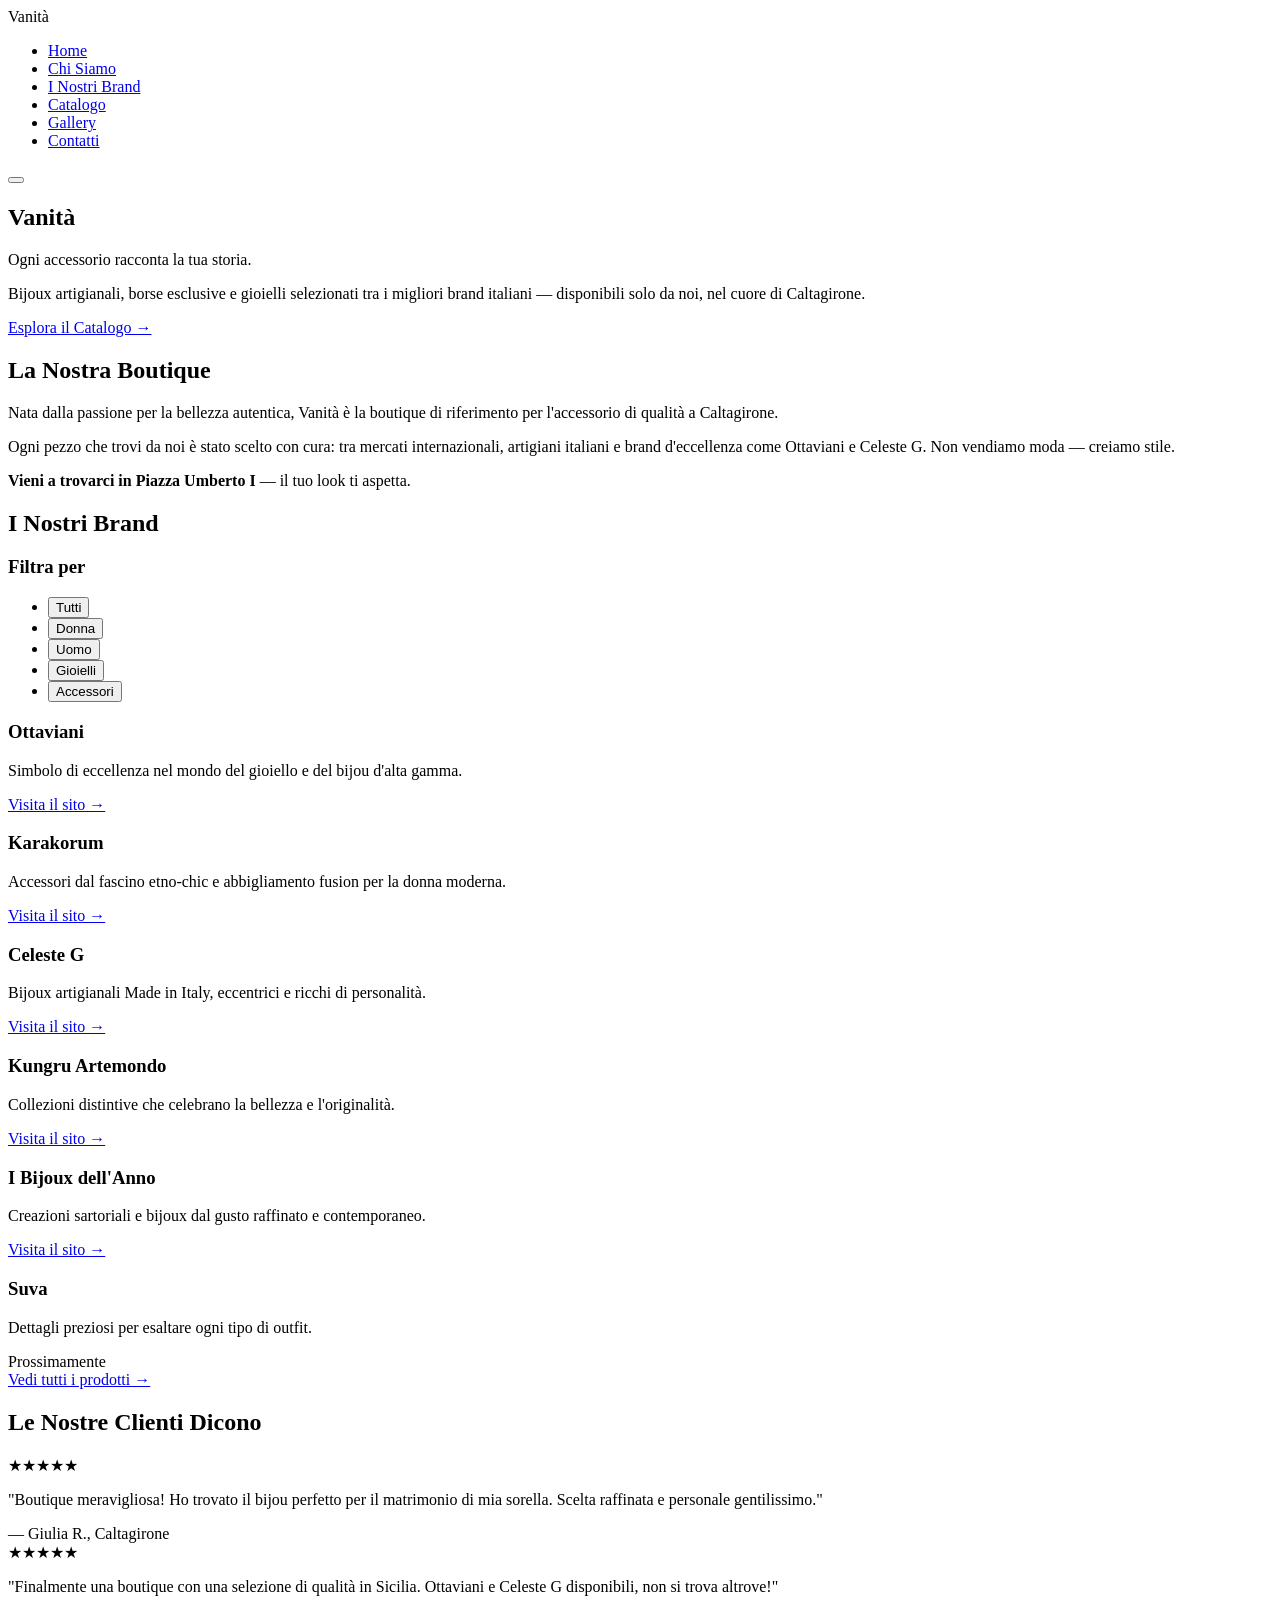
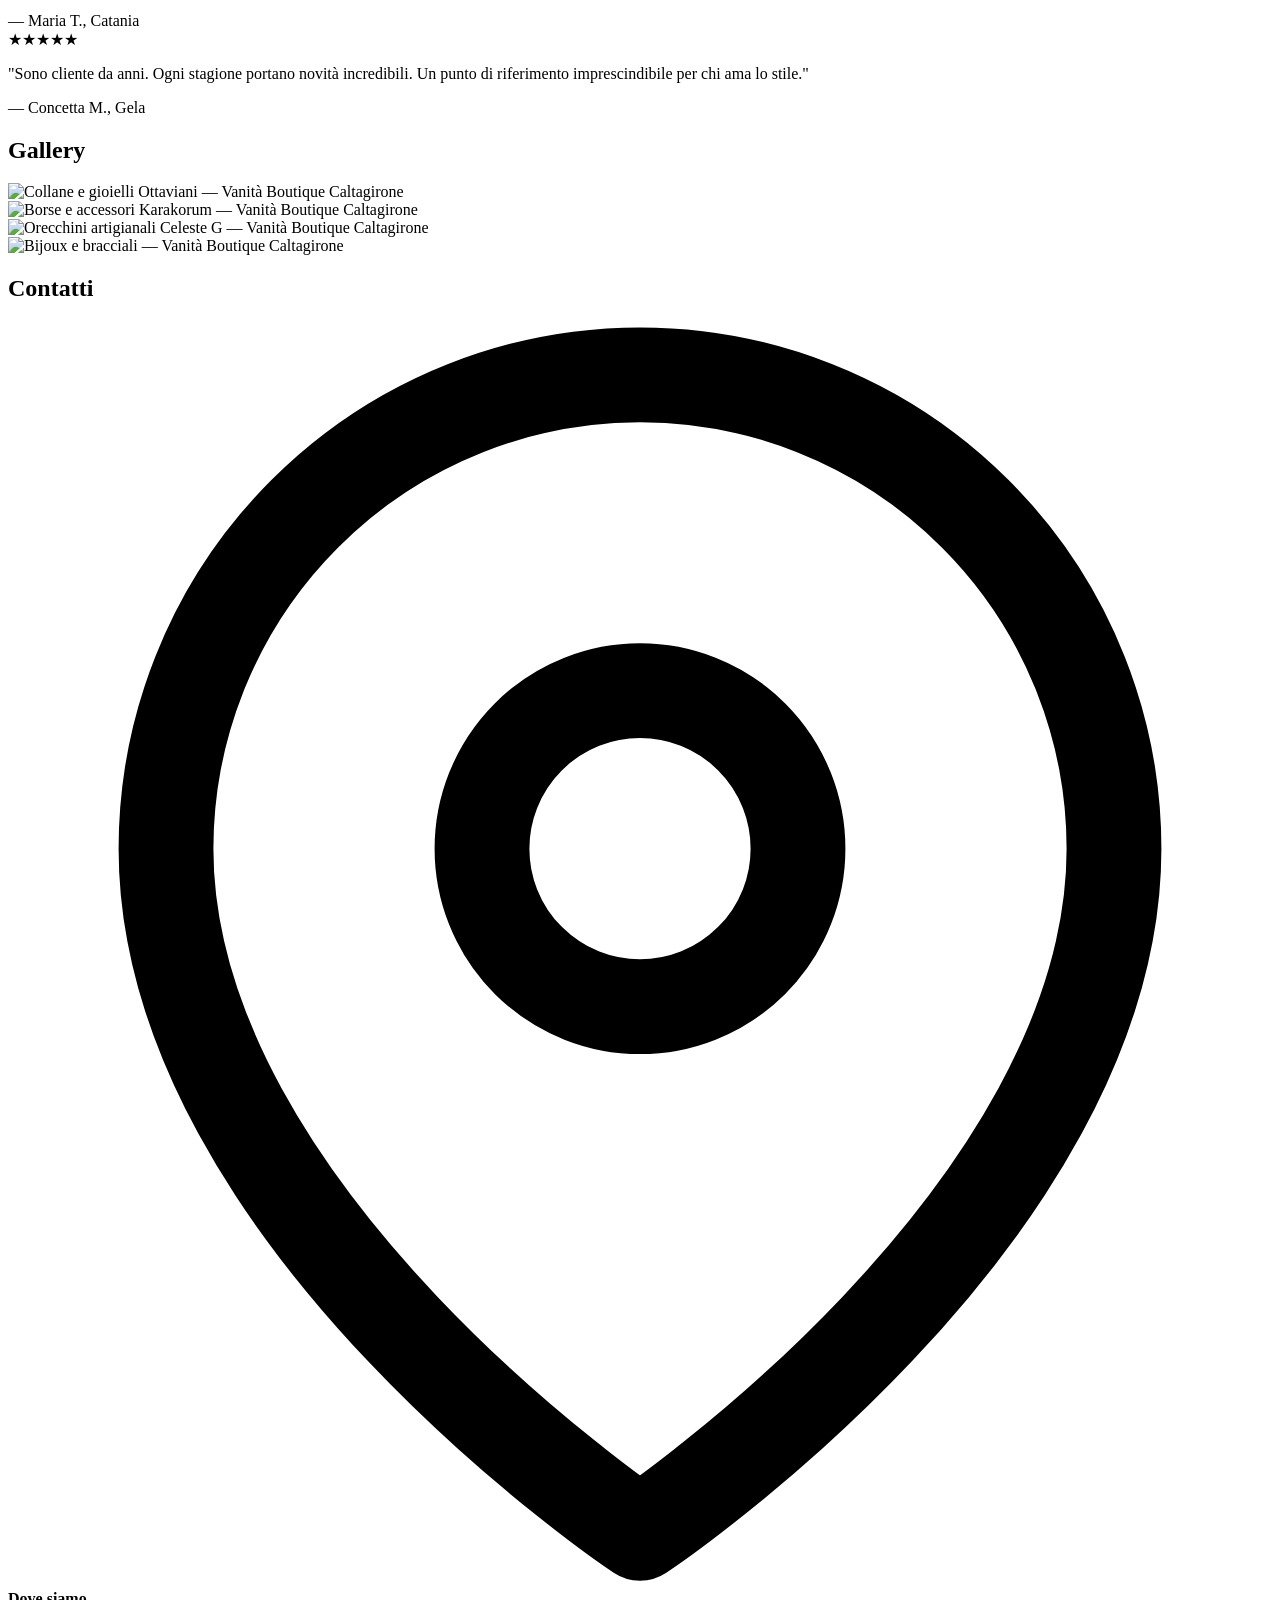
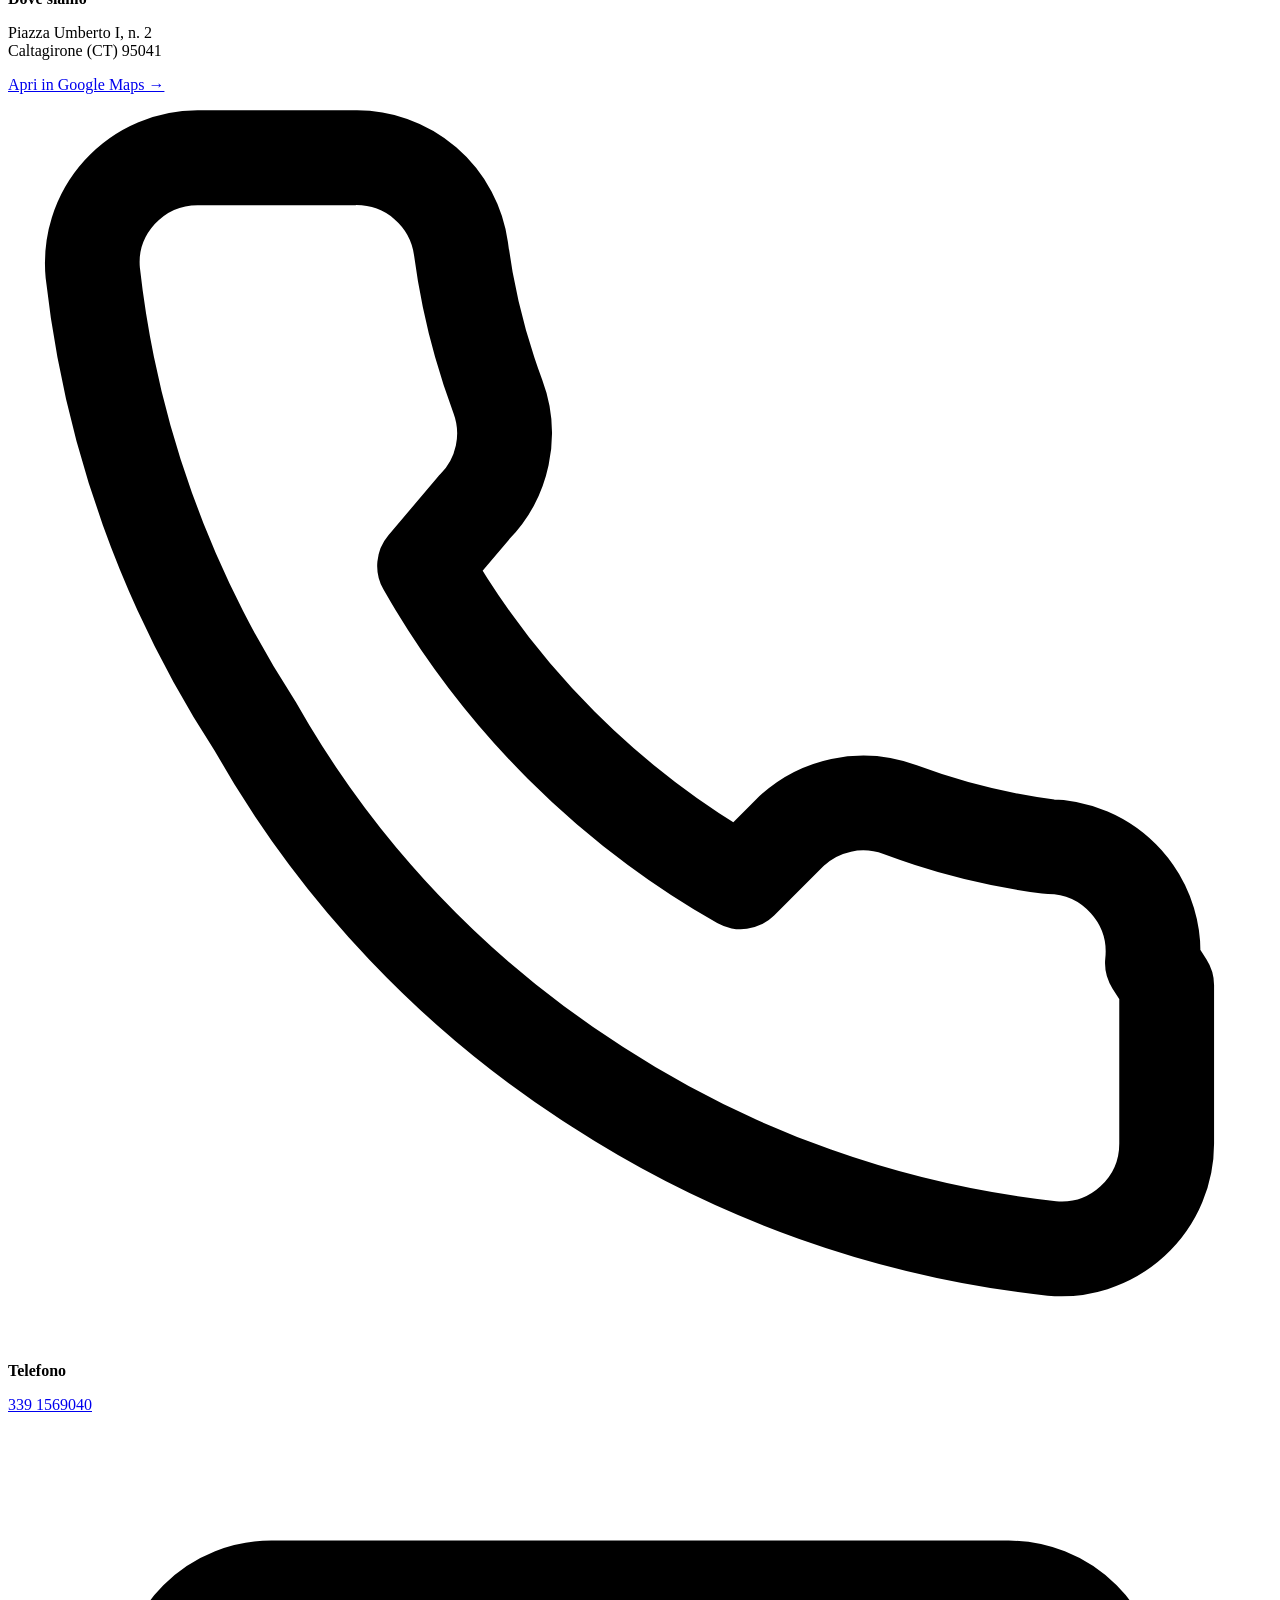
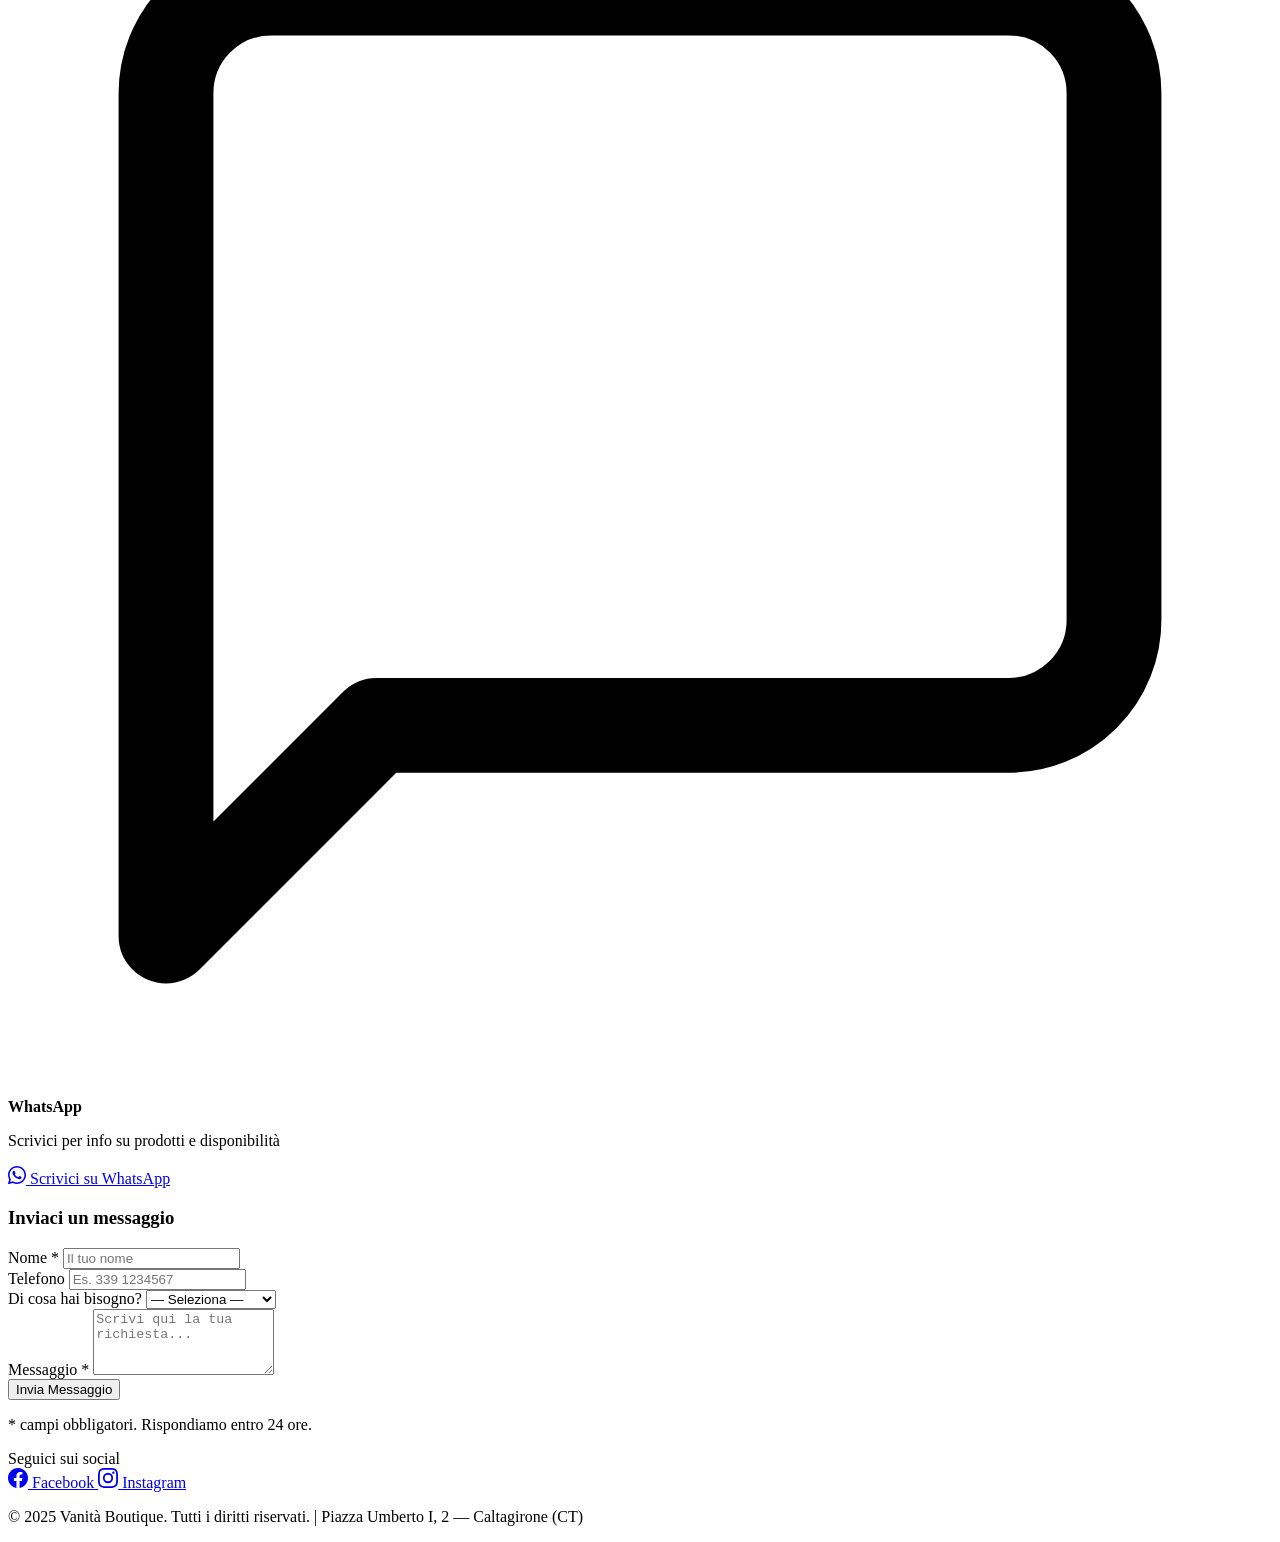
==== index.html @ 79b547c6 "Add files via upload" ====
<!DOCTYPE html>
<html lang="it">
<head>
    <meta charset="UTF-8">
    <meta name="viewport" content="width=device-width, initial-scale=1.0">

    <!-- SEO Base -->
    <title>Vanità Boutique | Accessori e Bijoux di Lusso a Caltagirone</title>
    <meta name="description" content="Scopri gioielli, bijoux e accessori moda esclusivi nel cuore di Caltagirone. Ottaviani, Celeste G, Karakorum e altri brand selezionati. Piazza Umberto I n.2 — Tel. 339 1569040">
    <link rel="canonical" href="https://www.vanitaboutique.it/">

    <!-- Open Graph -->
    <meta property="og:title" content="Vanità Boutique — Caltagirone">
    <meta property="og:description" content="Bijoux, gioielli e accessori moda selezionati. Brand esclusivi in boutique a Caltagirone (CT).">
    <meta property="og:image" content="https://www.vanitaboutique.it/img/og-cover.jpg">
    <meta property="og:type" content="website">
    <meta property="og:url" content="https://www.vanitaboutique.it/">

    <!-- Schema LocalBusiness -->
    <script type="application/ld+json">
    {
      "@context": "https://schema.org",
      "@type": "ClothingStore",
      "name": "Vanità Boutique",
      "description": "Boutique di accessori moda, gioielli e bijoux a Caltagirone",
      "address": {
        "@type": "PostalAddress",
        "streetAddress": "Piazza Umberto I, 2",
        "addressLocality": "Caltagirone",
        "addressRegion": "CT",
        "postalCode": "95041",
        "addressCountry": "IT"
      },
      "telephone": "+39 339 1569040",
      "url": "https://www.vanitaboutique.it/"
    }
    </script>

    <!-- Fonts -->
    <link rel="preconnect" href="https://fonts.googleapis.com">
    <link rel="preconnect" href="https://fonts.gstatic.com" crossorigin>
    <link href="https://fonts.googleapis.com/css2?family=Playfair+Display:ital,wght@0,400..900;1,400..900&family=Lora:ital,wght@0,400..700;1,400..700&display=swap" rel="stylesheet">

    <link rel="stylesheet" href="css/style.css">
</head>
<body>
    <header>
        <nav class="container">
            <div class="logo">Vanità</div>
            <ul class="nav-links" id="nav-links">
                <li><a href="#home">Home</a></li>
                <li><a href="#chi-siamo">Chi Siamo</a></li>
                <li><a href="#brand">I Nostri Brand</a></li>
                <li><a href="catalogo.html">Catalogo</a></li>
                <li><a href="#gallery">Gallery</a></li>
                <li><a href="#contatti">Contatti</a></li>
            </ul>
            <button class="menu-toggle" id="mobile-menu" aria-label="Apri menu" aria-expanded="false">
                <span class="bar"></span>
                <span class="bar"></span>
                <span class="bar"></span>
            </button>
        </nav>
    </header>

    <main>
        <!-- HERO -->
        <section id="home" class="hero">
            <div class="hero-content container reveal">
                <h1>Vanità</h1>
                <p>Ogni accessorio racconta la tua storia.</p>
                <p class="hero-sub">Bijoux artigianali, borse esclusive e gioielli selezionati tra i migliori brand italiani — disponibili solo da noi, nel cuore di Caltagirone.</p>
                <a href="catalogo.html" class="btn">Esplora il Catalogo &rarr;</a>
            </div>
        </section>

        <!-- CHI SIAMO -->
        <section id="chi-siamo" class="about container">
            <div class="reveal">
                <h2>La Nostra Boutique</h2>
                <p>Nata dalla passione per la bellezza autentica, Vanità è la boutique di riferimento per l'accessorio di qualità a Caltagirone.</p>
                <p>Ogni pezzo che trovi da noi è stato scelto con cura: tra mercati internazionali, artigiani italiani e brand d'eccellenza come Ottaviani e Celeste G. Non vendiamo moda — creiamo stile.</p>
                <p><strong>Vieni a trovarci in Piazza Umberto I</strong> — il tuo look ti aspetta.</p>
            </div>
        </section>

        <!-- BRAND -->
        <section id="brand" class="brands-section bg-light">
            <div class="container">
                <h2 class="reveal">I Nostri Brand</h2>
                <div class="brands-layout">
                    <aside class="brands-filter reveal">
                        <h3>Filtra per</h3>
                        <ul class="filter-list">
                            <li><button class="filter-btn active" data-filter="all">Tutti</button></li>
                            <li><button class="filter-btn" data-filter="donna">Donna</button></li>
                            <li><button class="filter-btn" data-filter="uomo">Uomo</button></li>
                            <li><button class="filter-btn" data-filter="gioielli">Gioielli</button></li>
                            <li><button class="filter-btn" data-filter="accessori">Accessori</button></li>
                        </ul>
                    </aside>
                    <div class="brands-grid">
                        <div class="brand-card reveal" data-category="donna uomo gioielli">
                            <h3>Ottaviani</h3>
                            <p>Simbolo di eccellenza nel mondo del gioiello e del bijou d'alta gamma.</p>
                            <a href="https://www.ottaviani.com/" target="_blank" rel="noopener noreferrer" class="brand-link">Visita il sito &rarr;</a>
                        </div>
                        <div class="brand-card reveal" data-category="donna accessori">
                            <h3>Karakorum</h3>
                            <p>Accessori dal fascino etno-chic e abbigliamento fusion per la donna moderna.</p>
                            <a href="https://www.karakorum.it/" target="_blank" rel="noopener noreferrer" class="brand-link">Visita il sito &rarr;</a>
                        </div>
                        <div class="brand-card reveal" data-category="donna gioielli">
                            <h3>Celeste G</h3>
                            <p>Bijoux artigianali Made in Italy, eccentrici e ricchi di personalità.</p>
                            <a href="https://celesteg.com/it/" target="_blank" rel="noopener noreferrer" class="brand-link">Visita il sito &rarr;</a>
                        </div>
                        <div class="brand-card reveal" data-category="donna accessori">
                            <h3>Kungru Artemondo</h3>
                            <p>Collezioni distintive che celebrano la bellezza e l'originalità.</p>
                            <a href="https://www.artemondonew.it/" target="_blank" rel="noopener noreferrer" class="brand-link">Visita il sito &rarr;</a>
                        </div>
                        <div class="brand-card reveal" data-category="donna gioielli">
                            <h3>I Bijoux dell'Anno</h3>
                            <p>Creazioni sartoriali e bijoux dal gusto raffinato e contemporaneo.</p>
                            <a href="https://www.ibijouxdellanno.it/" target="_blank" rel="noopener noreferrer" class="brand-link">Visita il sito &rarr;</a>
                        </div>
                        <div class="brand-card reveal" data-category="donna accessori">
                            <h3>Suva</h3>
                            <p>Dettagli preziosi per esaltare ogni tipo di outfit.</p>
                            <span class="brand-link brand-link--disabled">Prossimamente</span>
                        </div>
                    </div>
                </div>
                <div class="brands-cta reveal">
                    <a href="catalogo.html" class="btn">Vedi tutti i prodotti &rarr;</a>
                </div>
            </div>
        </section>

        <!-- SOCIAL PROOF -->
        <section id="recensioni" class="testimonials container">
            <h2 class="reveal">Le Nostre Clienti Dicono</h2>
            <div class="testimonials-grid">
                <div class="testimonial-card reveal">
                    <div class="stars">&#9733;&#9733;&#9733;&#9733;&#9733;</div>
                    <p>"Boutique meravigliosa! Ho trovato il bijou perfetto per il matrimonio di mia sorella. Scelta raffinata e personale gentilissimo."</p>
                    <div class="testimonial-author">— Giulia R., Caltagirone</div>
                </div>
                <div class="testimonial-card reveal">
                    <div class="stars">&#9733;&#9733;&#9733;&#9733;&#9733;</div>
                    <p>"Finalmente una boutique con una selezione di qualità in Sicilia. Ottaviani e Celeste G disponibili, non si trova altrove!"</p>
                    <div class="testimonial-author">— Maria T., Catania</div>
                </div>
                <div class="testimonial-card reveal">
                    <div class="stars">&#9733;&#9733;&#9733;&#9733;&#9733;</div>
                    <p>"Sono cliente da anni. Ogni stagione portano novità incredibili. Un punto di riferimento imprescindibile per chi ama lo stile."</p>
                    <div class="testimonial-author">— Concetta M., Gela</div>
                </div>
            </div>
        </section>

        <!-- GALLERY -->
        <section id="gallery" class="gallery-section bg-light">
            <div class="container">
                <h2 class="reveal">Gallery</h2>
                <div class="gallery-grid">
                    <div class="gallery-item reveal">
                        <img src="img/placeholder1.jpg" alt="Collane e gioielli Ottaviani — Vanità Boutique Caltagirone" loading="lazy" width="600" height="600" decoding="async">
                    </div>
                    <div class="gallery-item reveal">
                        <img src="img/placeholder2.jpg" alt="Borse e accessori Karakorum — Vanità Boutique Caltagirone" loading="lazy" width="600" height="600" decoding="async">
                    </div>
                    <div class="gallery-item reveal">
                        <img src="img/placeholder3.jpg" alt="Orecchini artigianali Celeste G — Vanità Boutique Caltagirone" loading="lazy" width="600" height="600" decoding="async">
                    </div>
                    <div class="gallery-item reveal">
                        <img src="img/placeholder4.jpg" alt="Bijoux e bracciali — Vanità Boutique Caltagirone" loading="lazy" width="600" height="600" decoding="async">
                    </div>
                </div>
            </div>
        </section>

        <!-- CONTATTI -->
        <section id="contatti" class="contact-section">
            <div class="container reveal">
                <h2>Contatti</h2>
                <div class="contact-grid">
                    <div class="contact-info">
                        <div class="info-item">
                            <svg class="info-icon" viewBox="0 0 24 24" fill="none" stroke="currentColor" stroke-width="1.8" stroke-linecap="round" stroke-linejoin="round" aria-hidden="true"><path d="M21 10c0 7-9 13-9 13s-9-6-9-13a9 9 0 0 1 18 0z"/><circle cx="12" cy="10" r="3"/></svg>
                            <div>
                                <strong>Dove siamo</strong>
                                <p>Piazza Umberto I, n. 2<br>Caltagirone (CT) 95041</p>
                                <a href="https://maps.google.com/?q=Piazza+Umberto+I+2+Caltagirone" target="_blank" rel="noopener noreferrer" class="info-link">Apri in Google Maps &rarr;</a>
                            </div>
                        </div>
                        <div class="info-item">
                            <svg class="info-icon" viewBox="0 0 24 24" fill="none" stroke="currentColor" stroke-width="1.8" stroke-linecap="round" stroke-linejoin="round" aria-hidden="true"><path d="M22 16.92v3a2 2 0 0 1-2.18 2 19.79 19.79 0 0 1-8.63-3.07A19.5 19.5 0 0 1 4.69 12 19.79 19.79 0 0 1 1.61 3.4 2 2 0 0 1 3.6 1.21h3a2 2 0 0 1 2 1.72c.127.96.361 1.903.7 2.81a2 2 0 0 1-.45 2.11L7.91 8.96a16 16 0 0 0 6 6l.92-.92a2 2 0 0 1 2.11-.45c.907.339 1.85.573 2.81.7A2 2 0 0 1 21.73 16.5z"/></svg>
                            <div>
                                <strong>Telefono</strong>
                                <p><a href="tel:+393391569040">339 1569040</a></p>
                            </div>
                        </div>
                        <div class="info-item">
                            <svg class="info-icon" viewBox="0 0 24 24" fill="none" stroke="currentColor" stroke-width="1.8" stroke-linecap="round" stroke-linejoin="round" aria-hidden="true"><path d="M21 15a2 2 0 0 1-2 2H7l-4 4V5a2 2 0 0 1 2-2h14a2 2 0 0 1 2 2z"/></svg>
                            <div>
                                <strong>WhatsApp</strong>
                                <p>Scrivici per info su prodotti e disponibilità</p>
                                <a href="https://wa.me/393391569040?text=Ciao%20Vanit%C3%A0!%20Vorrei%20informazioni%20sui%20vostri%20prodotti." target="_blank" rel="noopener noreferrer" class="btn btn--whatsapp">
                                    <svg viewBox="0 0 24 24" width="18" height="18" fill="currentColor" aria-hidden="true"><path d="M17.472 14.382c-.297-.149-1.758-.867-2.03-.967-.273-.099-.471-.148-.67.15-.197.297-.767.966-.94 1.164-.173.199-.347.223-.644.075-.297-.15-1.255-.463-2.39-1.475-.883-.788-1.48-1.761-1.653-2.059-.173-.297-.018-.458.13-.606.134-.133.298-.347.446-.52.149-.174.198-.298.298-.497.099-.198.05-.371-.025-.52-.075-.149-.669-1.612-.916-2.207-.242-.579-.487-.5-.669-.51-.173-.008-.371-.01-.57-.01-.198 0-.52.074-.792.372-.272.297-1.04 1.016-1.04 2.479 0 1.462 1.065 2.875 1.213 3.074.149.198 2.096 3.2 5.077 4.487.709.306 1.262.489 1.694.625.712.227 1.36.195 1.871.118.571-.085 1.758-.719 2.006-1.413.248-.694.248-1.289.173-1.413-.074-.124-.272-.198-.57-.347z"/><path d="M12 0C5.373 0 0 5.373 0 12c0 2.125.557 4.126 1.527 5.859L.057 23.486a.5.5 0 0 0 .614.612l5.763-1.51A11.945 11.945 0 0 0 12 24c6.627 0 12-5.373 12-12S18.627 0 12 0zm0 21.9a9.893 9.893 0 0 1-5.031-1.371l-.361-.214-3.741.981.998-3.648-.235-.374A9.865 9.865 0 0 1 2.1 12C2.1 6.533 6.533 2.1 12 2.1c5.467 0 9.9 4.433 9.9 9.9 0 5.467-4.433 9.9-9.9 9.9z"/></svg>
                                    Scrivici su WhatsApp
                                </a>
                            </div>
                        </div>
                    </div>

                    <!-- FORM CONTATTO -->
                    <div class="contact-form-wrap">
                        <h3>Inviaci un messaggio</h3>
                        <form class="contact-form" id="contact-form" novalidate>
                            <div class="form-group">
                                <label for="cf-nome">Nome *</label>
                                <input type="text" id="cf-nome" name="nome" placeholder="Il tuo nome" required autocomplete="name">
                            </div>
                            <div class="form-group">
                                <label for="cf-telefono">Telefono</label>
                                <input type="tel" id="cf-telefono" name="telefono" placeholder="Es. 339 1234567" autocomplete="tel">
                            </div>
                            <div class="form-group">
                                <label for="cf-interesse">Di cosa hai bisogno?</label>
                                <select id="cf-interesse" name="interesse">
                                    <option value="">— Seleziona —</option>
                                    <option value="gioielli">Gioielli e Bijoux</option>
                                    <option value="accessori">Borse e Accessori</option>
                                    <option value="regalo">Idea Regalo</option>
                                    <option value="altro">Altro</option>
                                </select>
                            </div>
                            <div class="form-group">
                                <label for="cf-messaggio">Messaggio *</label>
                                <textarea id="cf-messaggio" name="messaggio" rows="4" placeholder="Scrivi qui la tua richiesta..." required></textarea>
                            </div>
                            <button type="submit" class="btn btn--full">Invia Messaggio</button>
                            <p class="form-note">* campi obbligatori. Rispondiamo entro 24 ore.</p>
                            <div id="form-feedback" class="form-feedback" role="alert" aria-live="polite"></div>
                        </form>
                    </div>
                </div>

                <!-- SOCIAL -->
                <div class="social-bar reveal">
                    <span class="social-label">Seguici sui social</span>
                    <div class="social-links">
                        <a href="https://www.facebook.com" target="_blank" rel="noopener noreferrer" class="social-icon" aria-label="Pagina Facebook di Vanità Boutique">
                            <svg viewBox="0 0 24 24" width="20" height="20" fill="currentColor" aria-hidden="true"><path d="M24 12.073c0-6.627-5.373-12-12-12s-12 5.373-12 12c0 5.99 4.388 10.954 10.125 11.854v-8.385H7.078v-3.47h3.047V9.43c0-3.007 1.792-4.669 4.533-4.669 1.312 0 2.686.235 2.686.235v2.953H15.83c-1.491 0-1.956.925-1.956 1.874v2.25h3.328l-.532 3.47h-2.796v8.385C19.612 23.027 24 18.062 24 12.073z"/></svg>
                            Facebook
                        </a>
                        <a href="https://www.instagram.com" target="_blank" rel="noopener noreferrer" class="social-icon" aria-label="Profilo Instagram di Vanità Boutique">
                            <svg viewBox="0 0 24 24" width="20" height="20" fill="currentColor" aria-hidden="true"><path d="M12 2.163c3.204 0 3.584.012 4.85.07 3.252.148 4.771 1.691 4.919 4.919.058 1.265.069 1.645.069 4.849 0 3.205-.012 3.584-.069 4.849-.149 3.225-1.664 4.771-4.919 4.919-1.266.058-1.644.07-4.85.07-3.204 0-3.584-.012-4.849-.07-3.26-.149-4.771-1.699-4.919-4.92-.058-1.265-.07-1.644-.07-4.849 0-3.204.013-3.583.07-4.849.149-3.227 1.664-4.771 4.919-4.919 1.266-.057 1.645-.069 4.849-.069zM12 0C8.741 0 8.333.014 7.053.072 2.695.272.273 2.69.073 7.052.014 8.333 0 8.741 0 12c0 3.259.014 3.668.072 4.948.2 4.358 2.618 6.78 6.98 6.98C8.333 23.986 8.741 24 12 24c3.259 0 3.668-.014 4.948-.072 4.354-.2 6.782-2.618 6.979-6.98.059-1.28.073-1.689.073-4.948 0-3.259-.014-3.667-.072-4.947-.196-4.354-2.617-6.78-6.979-6.98C15.668.014 15.259 0 12 0zm0 5.838a6.162 6.162 0 1 0 0 12.324 6.162 6.162 0 0 0 0-12.324zM12 16a4 4 0 1 1 0-8 4 4 0 0 1 0 8zm6.406-11.845a1.44 1.44 0 1 0 0 2.881 1.44 1.44 0 0 0 0-2.881z"/></svg>
                            Instagram
                        </a>
                    </div>
                </div>
            </div>
        </section>
    </main>

    <footer>
        <div class="container">
            <p>&copy; 2025 Vanità Boutique. Tutti i diritti riservati. | Piazza Umberto I, 2 — Caltagirone (CT)</p>
        </div>
    </footer>

    <script src="js/script.js"></script>
</body>
</html>
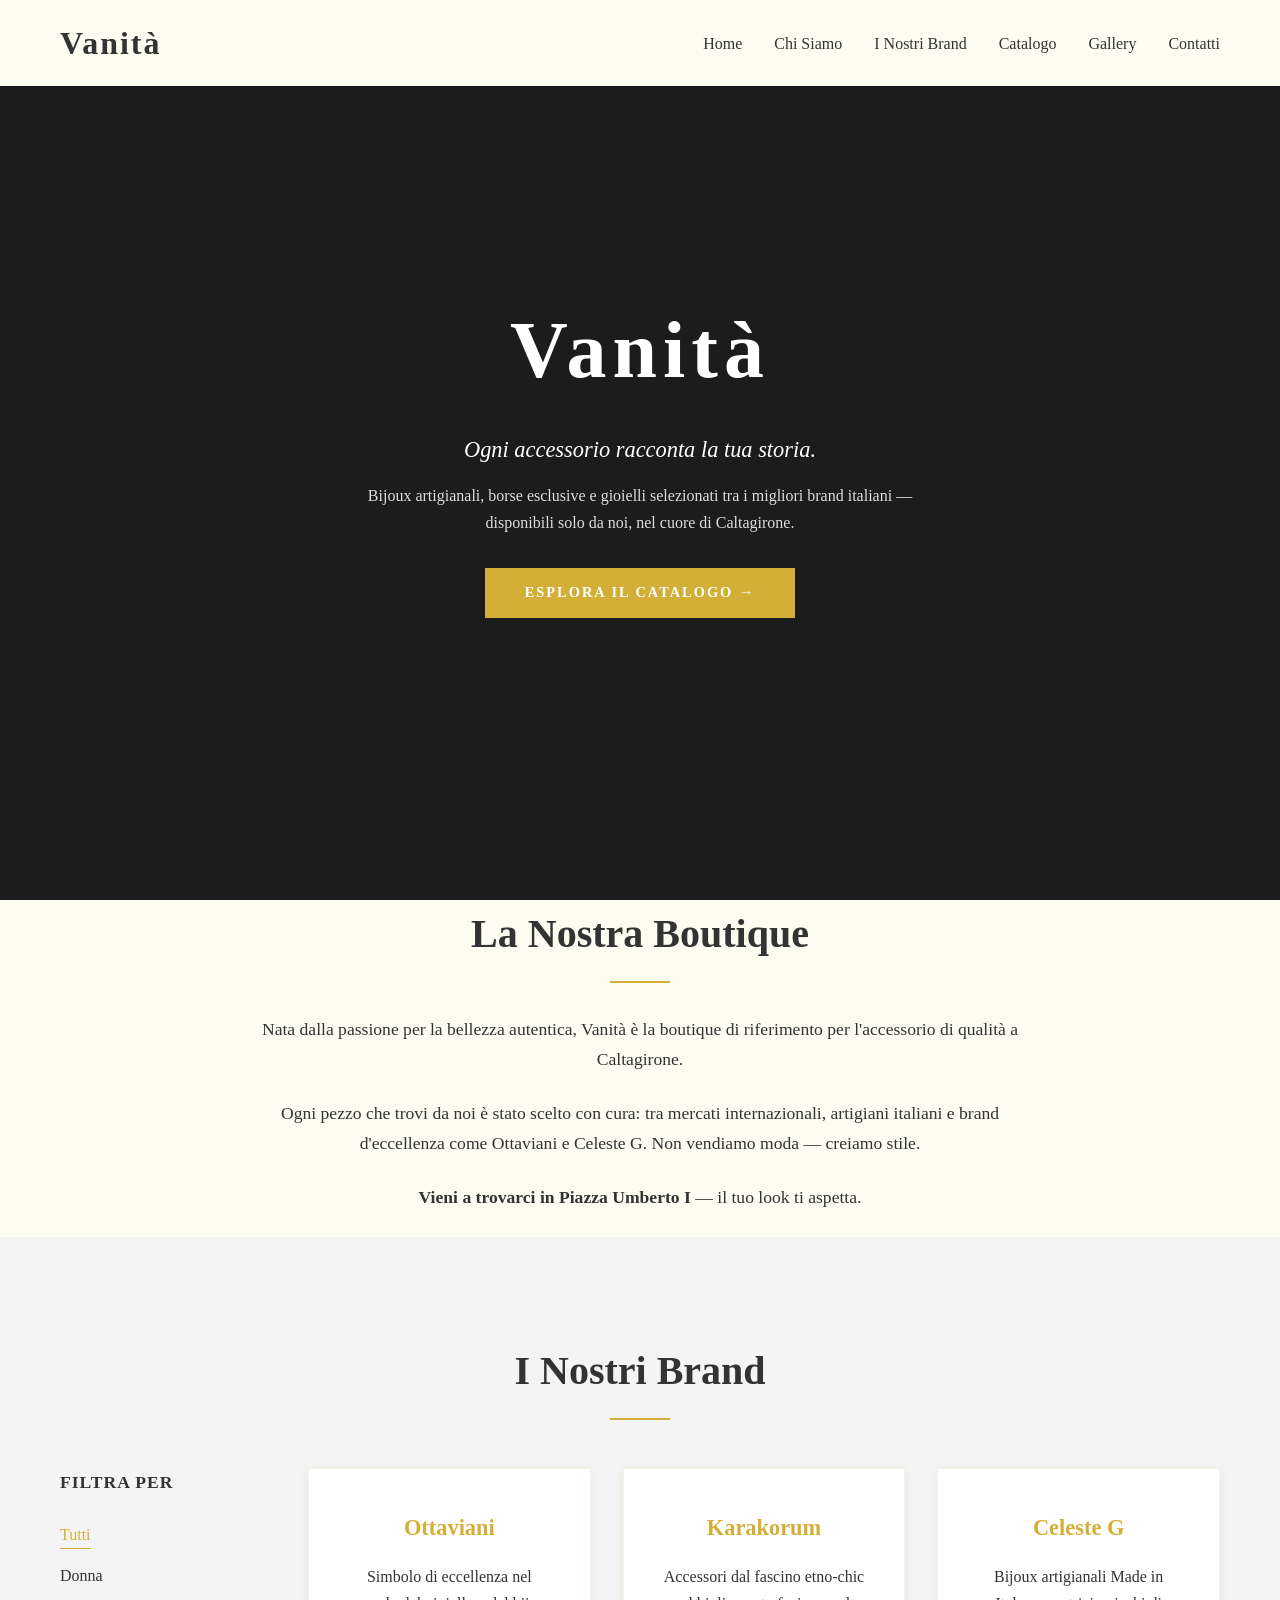
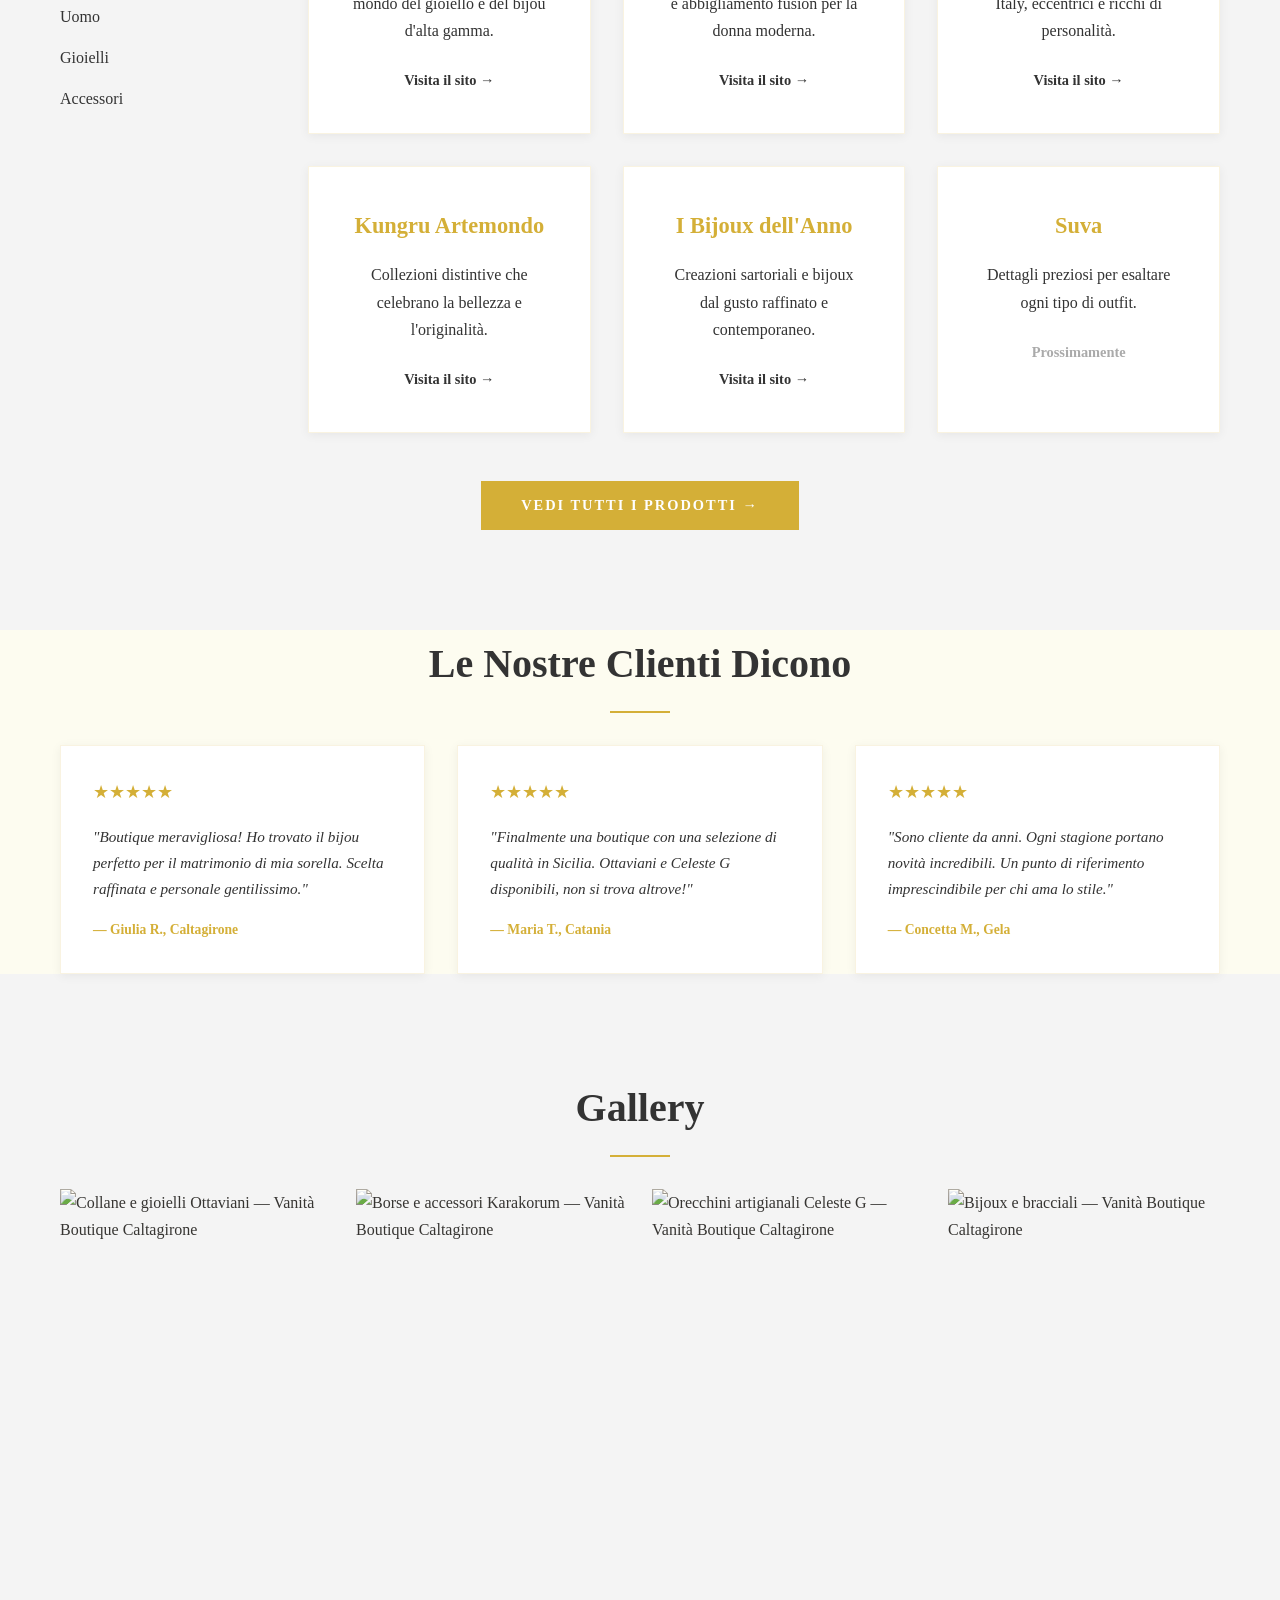
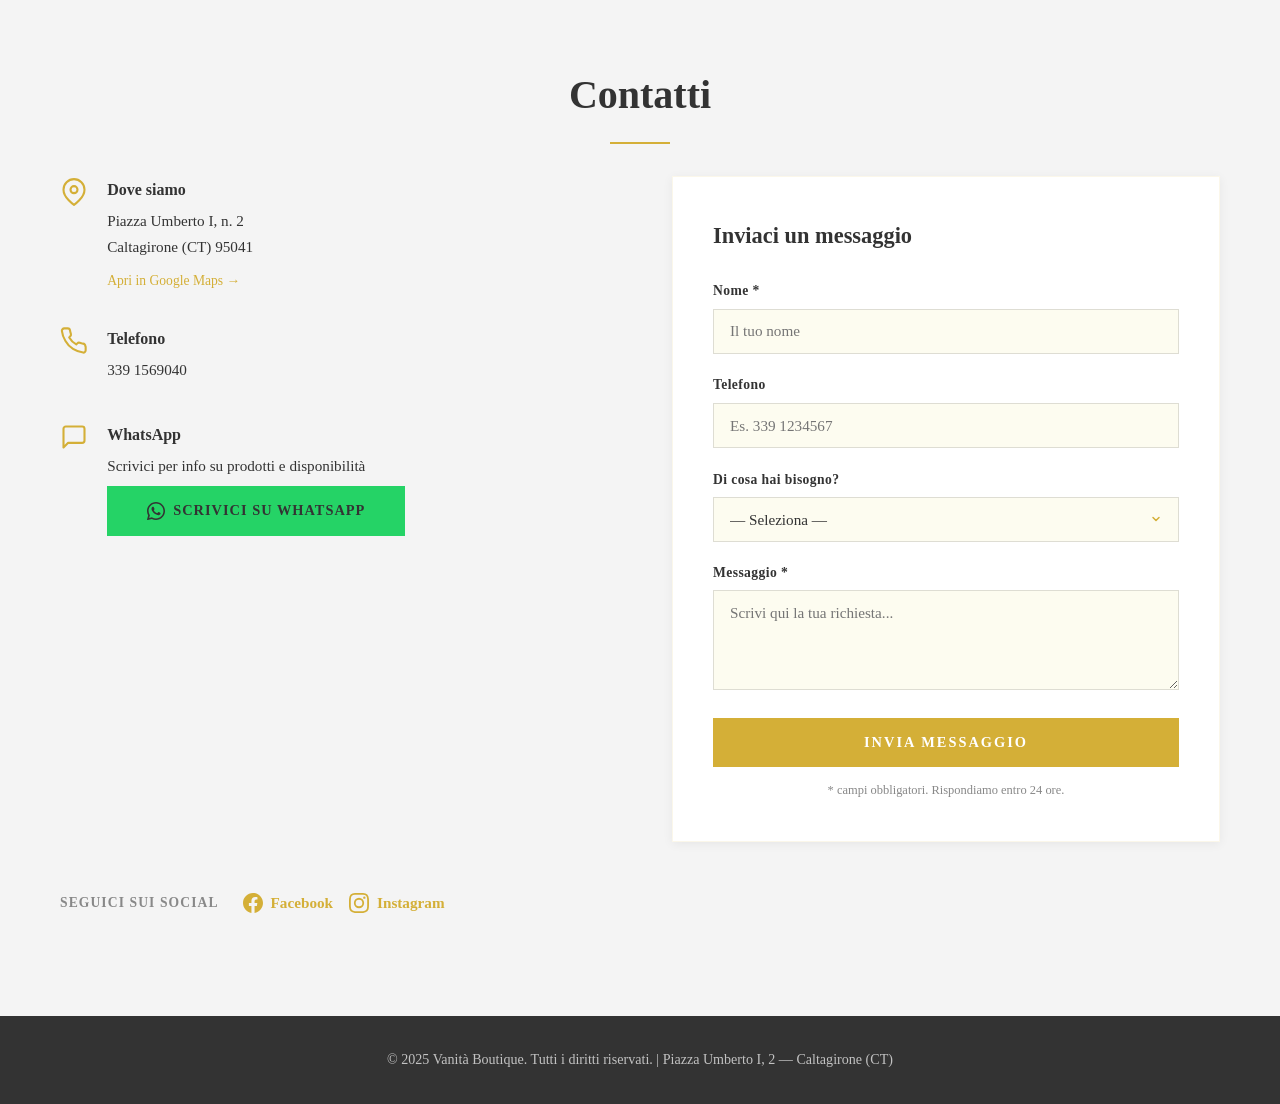
==== commit 7eb35be7: "update" ====
--- a/index.html
+++ b/index.html
@@ -47,7 +47,7 @@
     <header>
         <nav class="container">
             <div class="logo">Vanità</div>
-            <ul class="nav-links" id="nav-links">
+            <ul class="nav-links" id="nav-links" style="display:flex; gap:2rem;">
                 <li><a href="#home">Home</a></li>
                 <li><a href="#chi-siamo">Chi Siamo</a></li>
                 <li><a href="#brand">I Nostri Brand</a></li>
--- a/css/style.css
+++ b/css/style.css
@@ -0,0 +1,752 @@
+/* =========================================================
+   Vanità Boutique — style.css (versione aggiornata)
+   ========================================================= */
+
+/* --- Reset & Base --- */
+*, *::before, *::after {
+    margin: 0;
+    padding: 0;
+    box-sizing: border-box;
+}
+
+:root {
+    --color-ivory:      #FDFCF0;
+    --color-charcoal:   #333333;
+    --color-gold:       #D4AF37;
+    --color-gold-hover: #B8962E;
+    --color-light-gray: #F4F4F4;
+    --color-white:      #ffffff;
+    --font-serif: 'Playfair Display', serif;
+    --font-body:  'Lora', serif;
+    --transition: all 0.3s ease;
+    --shadow-sm:  0 2px 10px rgba(0,0,0,0.06);
+    --shadow-md:  0 5px 20px rgba(0,0,0,0.08);
+    --shadow-lg:  0 15px 40px rgba(0,0,0,0.12);
+}
+
+html { scroll-behavior: smooth; }
+
+body {
+    background-color: var(--color-ivory);
+    color: var(--color-charcoal);
+    font-family: var(--font-body);
+    line-height: 1.7;
+}
+
+img {
+    max-width: 100%;
+    height: auto;
+    display: block;
+}
+
+.container {
+    max-width: 1200px;
+    margin: 0 auto;
+    padding: 0 20px;
+}
+
+h1, h2, h3, .logo {
+    font-family: var(--font-serif);
+    font-weight: 700;
+}
+
+h2 {
+    font-size: 2.5rem;
+    margin-bottom: 2rem;
+    text-align: center;
+    position: relative;
+    padding-bottom: 15px;
+}
+h2::after {
+    content: '';
+    position: absolute;
+    bottom: 0; left: 50%;
+    transform: translateX(-50%);
+    width: 60px; height: 2px;
+    background-color: var(--color-gold);
+}
+
+.bg-light { background-color: var(--color-light-gray); }
+
+/* --- Header & Nav --- */
+header {
+    background-color: var(--color-ivory);
+    box-shadow: var(--shadow-sm);
+    position: fixed;
+    width: 100%; top: 0;
+    z-index: 1000;
+    padding: 1rem 0;
+}
+
+nav {
+    display: flex;
+    justify-content: space-between;
+    align-items: center;
+}
+
+.logo {
+    font-size: 2rem;
+    color: var(--color-charcoal);
+    letter-spacing: 2px;
+    text-decoration: none;
+}
+
+/* Mobile-first: nav-links usa max-height per animazione fluida */
+.nav-links {
+    display: flex;
+    list-style: none;
+}
+
+.nav-links a {
+    text-decoration: none;
+    color: var(--color-charcoal);
+    font-weight: 500;
+    font-family: var(--font-serif);
+    transition: var(--transition);
+}
+.nav-links a:hover,
+.nav-links a.nav-active { color: var(--color-gold); }
+
+/* Hamburger button */
+.menu-toggle {
+    display: none;
+    cursor: pointer;
+    background: none;
+    border: none;
+    padding: 4px;
+}
+.bar {
+    display: block;
+    width: 25px; height: 3px;
+    margin: 5px auto;
+    background-color: var(--color-charcoal);
+    transition: var(--transition);
+    border-radius: 2px;
+}
+.menu-toggle[aria-expanded="true"] .bar:nth-child(1) { transform: translateY(8px) rotate(45deg); }
+.menu-toggle[aria-expanded="true"] .bar:nth-child(2) { opacity: 0; }
+.menu-toggle[aria-expanded="true"] .bar:nth-child(3) { transform: translateY(-8px) rotate(-45deg); }
+
+/* --- Buttons --- */
+.btn {
+    display: inline-flex;
+    align-items: center;
+    gap: 0.5rem;
+    padding: 1rem 2.5rem;
+    background-color: var(--color-gold);
+    color: #fff;
+    text-decoration: none;
+    font-family: var(--font-serif);
+    font-weight: 700;
+    text-transform: uppercase;
+    letter-spacing: 2px;
+    font-size: 0.9rem;
+    transition: var(--transition);
+    border: none;
+    cursor: pointer;
+    line-height: 1.2;
+}
+.btn:hover { background-color: var(--color-gold-hover); }
+
+.btn--whatsapp {
+    background-color: #25D366;
+    letter-spacing: 1px;
+}
+.btn--whatsapp:hover { background-color: #1ebe5c; }
+
+.btn--full { width: 100%; justify-content: center; }
+
+/* --- Section padding --- */
+section { padding: 100px 0; }
+
+/* --- Hero --- */
+.hero {
+    height: 100vh;
+    min-height: 600px;
+    background:
+        linear-gradient(rgba(0,0,0,0.45), rgba(0,0,0,0.45)),
+        url('../img/hero-bg.jpg') center/cover no-repeat;
+    background-color: var(--color-charcoal); /* fallback se immagine manca */
+    display: flex;
+    align-items: center;
+    justify-content: center;
+    text-align: center;
+    color: #fff;
+}
+
+.hero-content h1 {
+    font-size: 5rem;
+    margin-bottom: 0.8rem;
+    letter-spacing: 6px;
+}
+.hero-content > p {
+    font-size: 1.4rem;
+    margin-bottom: 0.8rem;
+    font-style: italic;
+}
+.hero-sub {
+    font-size: 1rem !important;
+    font-style: normal !important;
+    max-width: 600px;
+    margin: 0 auto 2rem !important;
+    color: rgba(255,255,255,0.85);
+    line-height: 1.7;
+}
+
+/* --- About --- */
+.about { text-align: center; }
+.about p {
+    max-width: 800px;
+    margin: 0 auto 1.5rem;
+    font-size: 1.1rem;
+}
+
+/* --- Brands --- */
+.brands-layout {
+    display: flex;
+    gap: 3rem;
+    margin-top: 3rem;
+}
+
+.brands-filter { flex: 0 0 200px; text-align: left; }
+.brands-filter h3 {
+    font-size: 1.1rem;
+    margin-bottom: 1.5rem;
+    text-transform: uppercase;
+    letter-spacing: 1px;
+}
+
+.filter-list { list-style: none; }
+.filter-list li { margin-bottom: 0.8rem; }
+
+.filter-btn {
+    background: none;
+    border: none;
+    font-family: var(--font-body);
+    font-size: 1rem;
+    color: var(--color-charcoal);
+    cursor: pointer;
+    transition: var(--transition);
+    padding: 5px 0;
+    position: relative;
+}
+.filter-btn::after {
+    content: '';
+    position: absolute;
+    bottom: 0; left: 0;
+    width: 0; height: 1px;
+    background-color: var(--color-gold);
+    transition: var(--transition);
+}
+.filter-btn:hover,
+.filter-btn.active { color: var(--color-gold); }
+.filter-btn.active::after { width: 100%; }
+
+.brands-grid {
+    flex: 1;
+    display: grid;
+    grid-template-columns: repeat(auto-fill, minmax(260px, 1fr));
+    gap: 2rem;
+}
+
+.brand-card.hidden { display: none; }
+
+.brand-card {
+    background-color: var(--color-white);
+    padding: 2.5rem;
+    text-align: center;
+    box-shadow: var(--shadow-sm);
+    border: 1px solid rgba(212,175,55,0.15);
+    transition: var(--transition);
+}
+.brand-card:hover {
+    transform: translateY(-5px);
+    border-color: var(--color-gold);
+    box-shadow: var(--shadow-md);
+}
+.brand-card h3 {
+    font-size: 1.4rem;
+    margin-bottom: 1rem;
+    color: var(--color-gold);
+}
+
+.brand-link {
+    display: inline-block;
+    margin-top: 1.5rem;
+    text-decoration: none;
+    color: var(--color-charcoal);
+    font-weight: 700;
+    font-size: 0.9rem;
+    transition: var(--transition);
+}
+.brand-link:hover { color: var(--color-gold); }
+.brand-link--disabled { color: #aaa; cursor: default; }
+
+.brands-cta {
+    text-align: center;
+    margin-top: 3rem;
+}
+
+/* --- Testimonials --- */
+.testimonials { text-align: center; }
+.testimonials-grid {
+    display: grid;
+    grid-template-columns: repeat(auto-fit, minmax(260px, 1fr));
+    gap: 2rem;
+    margin-top: 1rem;
+}
+.testimonial-card {
+    background: var(--color-white);
+    border: 1px solid rgba(212,175,55,0.15);
+    padding: 2rem;
+    text-align: left;
+    box-shadow: var(--shadow-sm);
+}
+.stars { color: var(--color-gold); font-size: 1.1rem; margin-bottom: 1rem; }
+.testimonial-card p { font-style: italic; font-size: 0.95rem; margin-bottom: 1rem; }
+.testimonial-author { font-size: 0.85rem; font-weight: 700; color: var(--color-gold); }
+
+/* --- Gallery --- */
+.gallery-section { padding: 100px 0; }
+.gallery-grid {
+    display: grid;
+    grid-template-columns: repeat(auto-fit, minmax(250px, 1fr));
+    gap: 1.5rem;
+}
+.gallery-item {
+    aspect-ratio: 1 / 1;
+    overflow: hidden;
+}
+.gallery-item img {
+    width: 100%;
+    height: 100%;
+    object-fit: cover;
+    transition: transform 0.5s ease, filter 0.5s ease;
+    filter: sepia(20%);
+}
+.gallery-item:hover img {
+    transform: scale(1.05);
+    filter: sepia(0%);
+}
+
+/* --- Contact --- */
+.contact-section { background-color: var(--color-light-gray); }
+.contact-grid {
+    display: grid;
+    grid-template-columns: 1fr 1fr;
+    gap: 4rem;
+    margin-top: 1rem;
+}
+
+.contact-info { display: flex; flex-direction: column; gap: 2rem; }
+
+.info-item {
+    display: flex;
+    gap: 1.2rem;
+    align-items: flex-start;
+}
+.info-icon {
+    width: 28px; height: 28px;
+    color: var(--color-gold);
+    flex-shrink: 0;
+    margin-top: 2px;
+}
+.info-item strong {
+    display: block;
+    font-family: var(--font-serif);
+    font-size: 1rem;
+    margin-bottom: 0.3rem;
+}
+.info-item p { font-size: 0.95rem; margin-bottom: 0.4rem; }
+.info-item a { color: var(--color-charcoal); text-decoration: none; transition: var(--transition); }
+.info-item a:hover { color: var(--color-gold); }
+.info-link { color: var(--color-gold) !important; font-size: 0.85rem; text-decoration: underline; }
+
+/* Contact Form */
+.contact-form-wrap {
+    background: var(--color-white);
+    padding: 2.5rem;
+    box-shadow: var(--shadow-sm);
+    border: 1px solid rgba(212,175,55,0.1);
+}
+.contact-form-wrap h3 {
+    font-family: var(--font-serif);
+    font-size: 1.4rem;
+    margin-bottom: 1.5rem;
+    color: var(--color-charcoal);
+}
+.form-group { margin-bottom: 1.2rem; }
+.form-group label {
+    display: block;
+    font-size: 0.85rem;
+    margin-bottom: 0.4rem;
+    font-weight: 600;
+    letter-spacing: 0.03em;
+}
+.form-group input,
+.form-group select,
+.form-group textarea {
+    width: 100%;
+    padding: 0.8rem 1rem;
+    border: 1px solid rgba(0,0,0,0.12);
+    font-family: var(--font-body);
+    font-size: 0.95rem;
+    background: var(--color-ivory);
+    color: var(--color-charcoal);
+    transition: var(--transition);
+    outline: none;
+    appearance: none;
+    -webkit-appearance: none;
+}
+.form-group select {
+    background-image: url("data:image/svg+xml,%3Csvg xmlns='http://www.w3.org/2000/svg' width='12' height='12' viewBox='0 0 24 24' fill='none' stroke='%23D4AF37' stroke-width='3' stroke-linecap='round' stroke-linejoin='round'%3E%3Cpolyline points='6 9 12 15 18 9'%3E%3C/polyline%3E%3C/svg%3E");
+    background-repeat: no-repeat;
+    background-position: right 1rem center;
+    padding-right: 2.5rem;
+    cursor: pointer;
+}
+.form-group textarea { resize: vertical; min-height: 100px; }
+.form-group input:focus,
+.form-group select:focus,
+.form-group textarea:focus {
+    border-color: var(--color-gold);
+    box-shadow: 0 0 0 3px rgba(212,175,55,0.12);
+    background-color: #fff;
+}
+.form-note { font-size: 0.78rem; color: #888; margin-top: 0.8rem; text-align: center; }
+.form-feedback {
+    margin-top: 0.8rem;
+    padding: 0.7rem 1rem;
+    font-size: 0.9rem;
+    display: none;
+    text-align: center;
+}
+.form-feedback.success { display: block; background: #e8f5e9; color: #2e7d32; border: 1px solid #c8e6c9; }
+.form-feedback.error   { display: block; background: #ffebee; color: #c62828; border: 1px solid #ffcdd2; }
+
+/* Social bar */
+.social-bar {
+    display: flex;
+    align-items: center;
+    gap: 1.5rem;
+    margin-top: 3rem;
+    flex-wrap: wrap;
+}
+.social-label { font-size: 0.85rem; font-weight: 700; letter-spacing: 0.08em; text-transform: uppercase; color: #888; }
+.social-links { display: flex; gap: 1rem; }
+.social-icon {
+    display: inline-flex;
+    align-items: center;
+    gap: 0.5rem;
+    text-decoration: none;
+    color: var(--color-gold);
+    font-family: var(--font-serif);
+    font-weight: 700;
+    font-size: 0.95rem;
+    transition: var(--transition);
+}
+.social-icon:hover { color: var(--color-gold-hover); }
+
+/* --- Footer --- */
+footer {
+    background-color: var(--color-charcoal);
+    color: rgba(255,255,255,0.7);
+    padding: 2rem 0;
+    text-align: center;
+    font-size: 0.88rem;
+}
+
+/* --- Reveal animation --- */
+.reveal {
+    opacity: 0;
+    transform: translateY(28px);
+    transition: opacity 0.7s ease-out, transform 0.7s ease-out;
+}
+.reveal.active {
+    opacity: 1;
+    transform: translateY(0);
+}
+
+/* =========================================================
+   CATALOG PAGE
+   ========================================================= */
+.catalog-hero {
+    padding: 140px 0 70px;
+    background-color: var(--color-charcoal);
+    color: #fff;
+    text-align: center;
+}
+.catalog-hero h1 { font-size: 3rem; margin-bottom: 0.8rem; color: #fff; }
+.catalog-hero p { color: rgba(255,255,255,0.7); font-size: 1rem; }
+
+.catalog-content { padding: 60px 0 100px; }
+
+.catalog-controls {
+    display: flex;
+    justify-content: space-between;
+    align-items: center;
+    gap: 1.5rem;
+    margin-bottom: 3rem;
+    padding: 2rem 2.5rem;
+    background-color: #fff;
+    box-shadow: var(--shadow-lg);
+    position: relative;
+    z-index: 10;
+    margin-top: -40px;
+}
+
+.search-box {
+    position: relative;
+    flex: 1;
+    max-width: 420px;
+}
+.search-box input {
+    width: 100%;
+    padding: 12px 44px 12px 18px;
+    border: 1px solid rgba(0,0,0,0.1);
+    border-radius: 50px;
+    font-family: var(--font-body);
+    font-size: 0.95rem;
+    outline: none;
+    transition: var(--transition);
+    background-color: var(--color-ivory);
+    color: var(--color-charcoal);
+    appearance: none;
+    -webkit-appearance: none;
+}
+.search-box input:focus {
+    border-color: var(--color-gold);
+    box-shadow: 0 0 0 4px rgba(212,175,55,0.1);
+    background-color: #fff;
+}
+.search-icon {
+    position: absolute;
+    right: 16px; top: 50%;
+    transform: translateY(-50%);
+    width: 18px; height: 18px;
+    color: var(--color-gold);
+    pointer-events: none;
+}
+
+.filter-group { display: flex; gap: 1rem; }
+.filter-group select {
+    padding: 12px 40px 12px 18px;
+    border: 1px solid rgba(0,0,0,0.1);
+    border-radius: 50px;
+    font-family: var(--font-body);
+    font-size: 0.9rem;
+    background-color: var(--color-ivory);
+    color: var(--color-charcoal);
+    outline: none;
+    cursor: pointer;
+    appearance: none;
+    -webkit-appearance: none;
+    transition: var(--transition);
+    background-image: url("data:image/svg+xml,%3Csvg xmlns='http://www.w3.org/2000/svg' width='12' height='12' viewBox='0 0 24 24' fill='none' stroke='%23D4AF37' stroke-width='3' stroke-linecap='round' stroke-linejoin='round'%3E%3Cpolyline points='6 9 12 15 18 9'%3E%3C/polyline%3E%3C/svg%3E");
+    background-repeat: no-repeat;
+    background-position: right 16px center;
+}
+.filter-group select:focus {
+    border-color: var(--color-gold);
+    box-shadow: 0 0 0 4px rgba(212,175,55,0.1);
+    background-color: #fff;
+}
+
+.catalog-grid {
+    display: grid;
+    grid-template-columns: repeat(auto-fill, minmax(240px, 1fr));
+    gap: 2.5rem;
+}
+
+.no-results {
+    grid-column: 1 / -1;
+    text-align: center;
+    font-style: italic;
+    color: #888;
+    padding: 3rem 0;
+    font-size: 1.05rem;
+}
+
+.product-card {
+    background-color: #fff;
+    transition: var(--transition);
+    cursor: pointer;
+    overflow: hidden;
+    box-shadow: 0 2px 8px rgba(0,0,0,0.04);
+    border: 1px solid rgba(0,0,0,0.04);
+}
+.product-card:hover {
+    transform: translateY(-8px);
+    box-shadow: var(--shadow-lg);
+}
+
+.product-img {
+    aspect-ratio: 3 / 4;
+    overflow: hidden;
+}
+.product-img img {
+    width: 100%;
+    height: 100%;
+    object-fit: cover;
+    transition: transform 0.5s ease;
+}
+.product-card:hover .product-img img { transform: scale(1.08); }
+
+.product-info {
+    padding: 1.3rem 1.5rem;
+    text-align: center;
+}
+.product-info h3 {
+    font-size: 1.1rem;
+    margin-bottom: 0.3rem;
+    color: var(--color-charcoal);
+}
+.product-brand {
+    font-size: 0.8rem;
+    color: var(--color-gold);
+    text-transform: uppercase;
+    letter-spacing: 1px;
+    margin-bottom: 0.4rem;
+}
+.product-info .price {
+    font-weight: 700;
+    color: var(--color-charcoal);
+    font-family: var(--font-serif);
+    font-size: 1.05rem;
+}
+
+/* --- Modal --- */
+.modal {
+    display: none;
+    position: fixed;
+    z-index: 2000;
+    inset: 0;
+    background-color: rgba(0,0,0,0.75);
+    overflow-y: auto;
+    padding: 2rem 1rem;
+}
+.modal-content {
+    background-color: var(--color-ivory);
+    margin: auto;
+    width: 100%;
+    max-width: 860px;
+    position: relative;
+    box-shadow: 0 25px 60px rgba(0,0,0,0.4);
+}
+.close-modal {
+    position: absolute;
+    right: 16px; top: 10px;
+    font-size: 2rem;
+    line-height: 1;
+    color: var(--color-charcoal);
+    cursor: pointer;
+    background: none;
+    border: none;
+    z-index: 10;
+    transition: var(--transition);
+    padding: 4px 8px;
+}
+.close-modal:hover { color: var(--color-gold); }
+
+.modal-body { display: flex; }
+.modal-image {
+    flex: 1;
+    min-height: 400px;
+    max-height: 560px;
+    overflow: hidden;
+}
+.modal-image img {
+    width: 100%;
+    height: 100%;
+    object-fit: cover;
+}
+.modal-info {
+    flex: 1;
+    padding: 2.5rem;
+    display: flex;
+    flex-direction: column;
+}
+.modal-info h2 {
+    text-align: left;
+    font-size: 1.8rem;
+    margin-bottom: 0.3rem;
+}
+.modal-info h2::after { display: none; }
+.modal-info h3 { color: var(--color-gold); margin-bottom: 1rem; font-size: 1rem; }
+.modal-info .price {
+    font-size: 1.4rem;
+    font-weight: 700;
+    margin-bottom: 1.2rem;
+    font-family: var(--font-serif);
+}
+.modal-info > p { margin-bottom: 1.5rem; font-size: 0.95rem; color: #555; flex: 1; }
+.modal-note { font-size: 0.8rem !important; color: #888 !important; text-align: center; margin-top: 0.6rem !important; flex: none !important; }
+
+/* =========================================================
+   RESPONSIVE
+   ========================================================= */
+@media (max-width: 900px) {
+    .contact-grid { grid-template-columns: 1fr; gap: 2.5rem; }
+    .modal-body { flex-direction: column; }
+    .modal-image { min-height: 260px; max-height: 340px; }
+}
+
+@media (max-width: 768px) {
+    /* Mobile nav — animazione fluida con max-height */
+    .nav-links {
+        flex-direction: column;
+        position: absolute;
+        top: 100%; left: 0;
+        width: 100%;
+        background-color: var(--color-ivory);
+        text-align: center;
+        padding: 0;
+        box-shadow: var(--shadow-md);
+        max-height: 0;
+        overflow: hidden;
+        transition: max-height 0.35s ease, padding 0.35s ease;
+    }
+    .nav-links.active {
+        max-height: 400px;
+        padding: 1.5rem 0;
+    }
+    .nav-links li { margin: 0.7rem 0; }
+    .menu-toggle { display: block; }
+
+    .hero-content h1 { font-size: 3rem; }
+    h2 { font-size: 2rem; }
+
+    .brands-layout { flex-direction: column; gap: 2rem; }
+    .brands-filter { flex: none; text-align: center; }
+    .filter-list {
+        display: flex;
+        flex-wrap: wrap;
+        justify-content: center;
+        gap: 0.8rem;
+    }
+    .filter-list li { margin-bottom: 0; }
+
+    .catalog-controls {
+        flex-direction: column;
+        align-items: stretch;
+        padding: 1.5rem;
+        margin-top: -20px;
+    }
+    .search-box { max-width: none; }
+    .filter-group { flex-direction: column; }
+
+    .catalog-hero h1 { font-size: 2.2rem; }
+
+    section { padding: 70px 0; }
+
+    .social-bar { flex-direction: column; align-items: flex-start; gap: 1rem; }
+}
+
+@media (max-width: 480px) {
+    .hero-content h1 { font-size: 2.3rem; letter-spacing: 3px; }
+    .hero-sub { font-size: 0.9rem !important; }
+    .testimonials-grid { grid-template-columns: 1fr; }
+    .gallery-grid { grid-template-columns: 1fr 1fr; }
+    .contact-form-wrap { padding: 1.5rem; }
+    .modal-info { padding: 1.5rem; }
+}
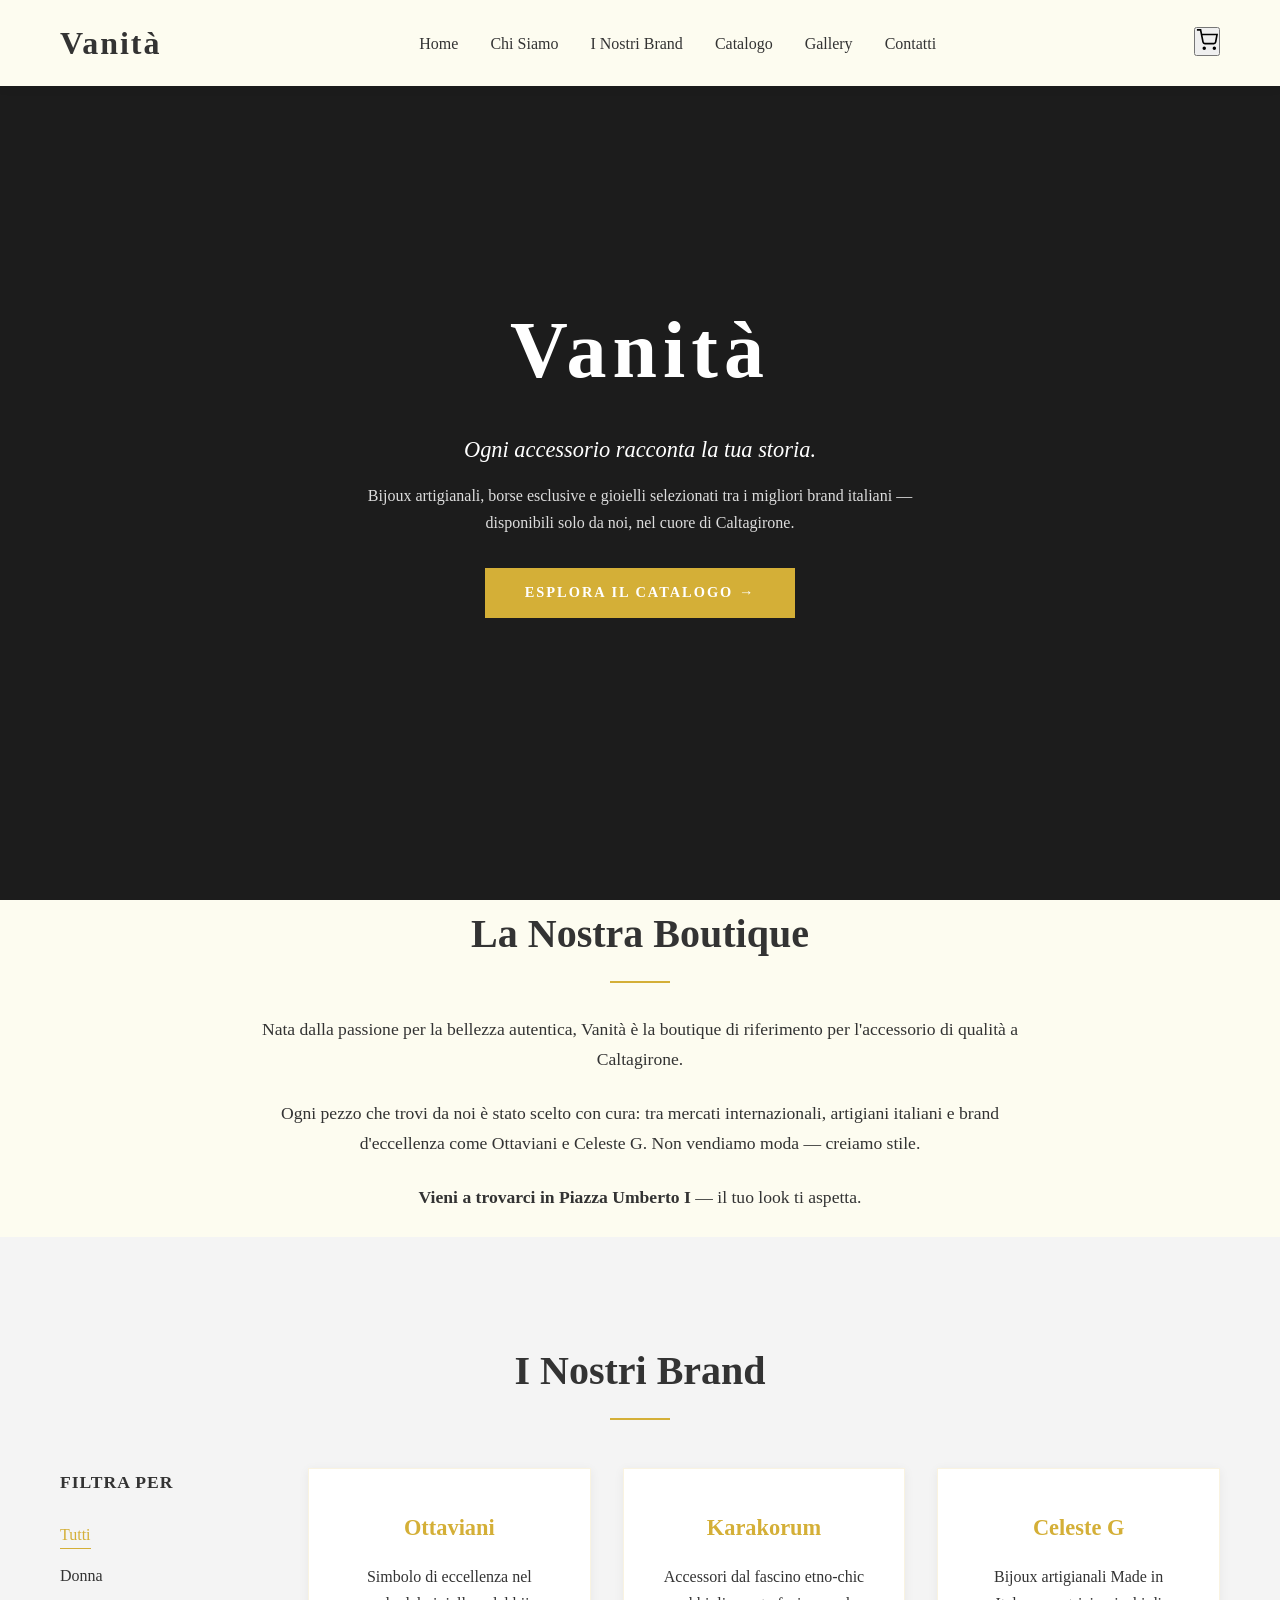
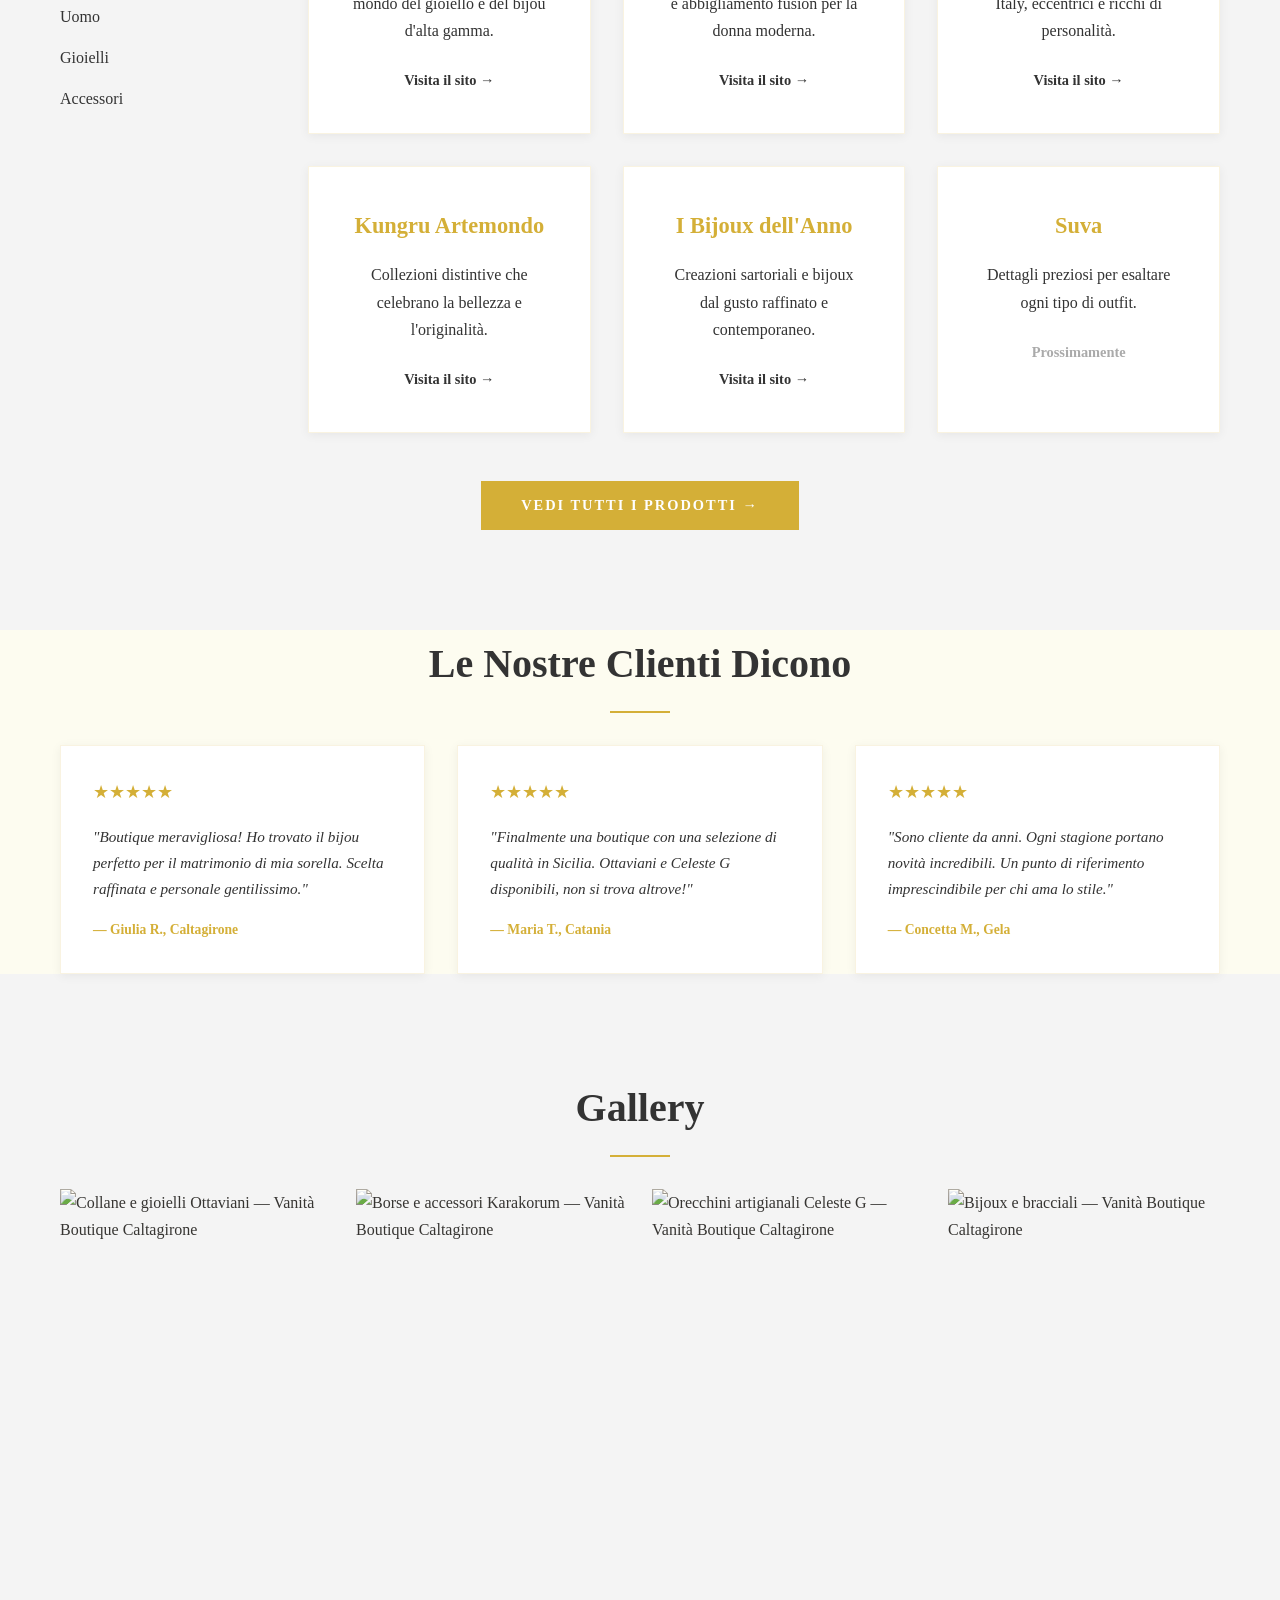
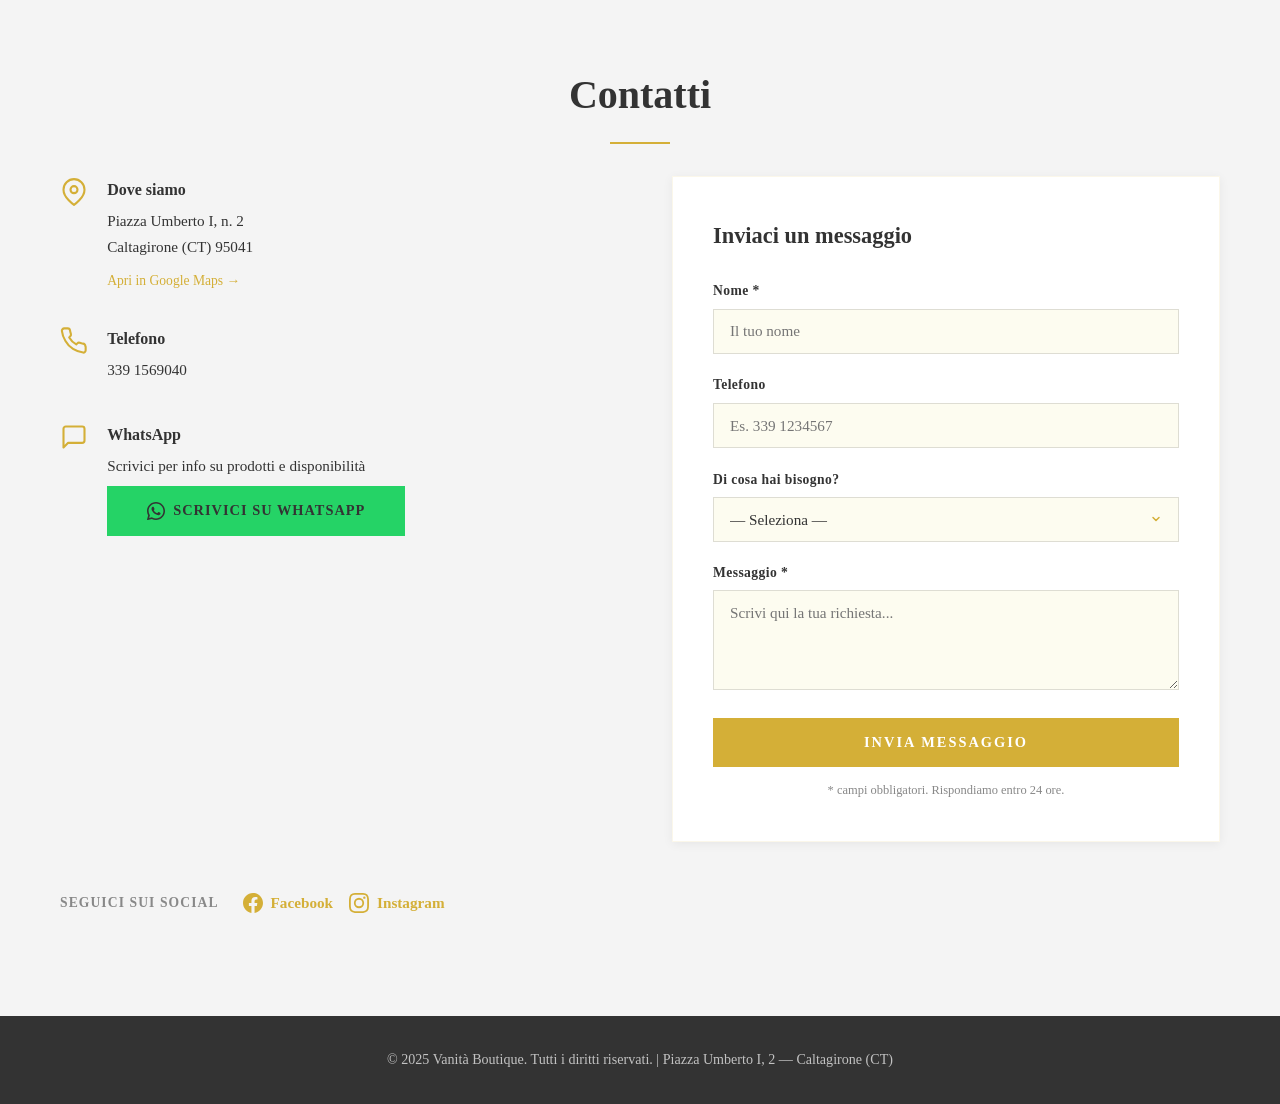
==== commit 91cb229c: "Add files via upload" ====
--- a/index.html
+++ b/index.html
@@ -55,11 +55,17 @@
                 <li><a href="#gallery">Gallery</a></li>
                 <li><a href="#contatti">Contatti</a></li>
             </ul>
-            <button class="menu-toggle" id="mobile-menu" aria-label="Apri menu" aria-expanded="false">
-                <span class="bar"></span>
-                <span class="bar"></span>
-                <span class="bar"></span>
-            </button>
+            <div class="nav-right">
+                <button class="snipcart-checkout cart-icon-btn" aria-label="Carrello">
+                    <svg width="22" height="22" viewBox="0 0 24 24" fill="none" stroke="currentColor" stroke-width="1.8" aria-hidden="true"><circle cx="9" cy="21" r="1"/><circle cx="20" cy="21" r="1"/><path d="M1 1h4l2.68 13.39a2 2 0 0 0 2 1.61h9.72a2 2 0 0 0 2-1.61L23 6H6"/></svg>
+                    <span class="snipcart-items-count cart-badge" style="display:none;"></span>
+                </button>
+                <button class="menu-toggle" id="mobile-menu" aria-label="Apri menu" aria-expanded="false">
+                    <span class="bar"></span>
+                    <span class="bar"></span>
+                    <span class="bar"></span>
+                </button>
+            </div>
         </nav>
     </header>
 
@@ -272,6 +278,10 @@
         </div>
     </footer>
 
+    <!-- Snipcart — sostituisci YOUR_SNIPCART_API_KEY con la tua chiave pubblica -->
+    <link rel="stylesheet" href="https://cdn.snipcart.com/themes/v3.7.2/default/snipcart.css" />
+    <script async src="https://cdn.snipcart.com/themes/v3.7.2/default/snipcart.js"></script>
+    <div hidden id="snipcart" data-api-key="YOUR_SNIPCART_API_KEY" data-currency="eur"></div>
     <script src="js/script.js"></script>
 </body>
 </html>
